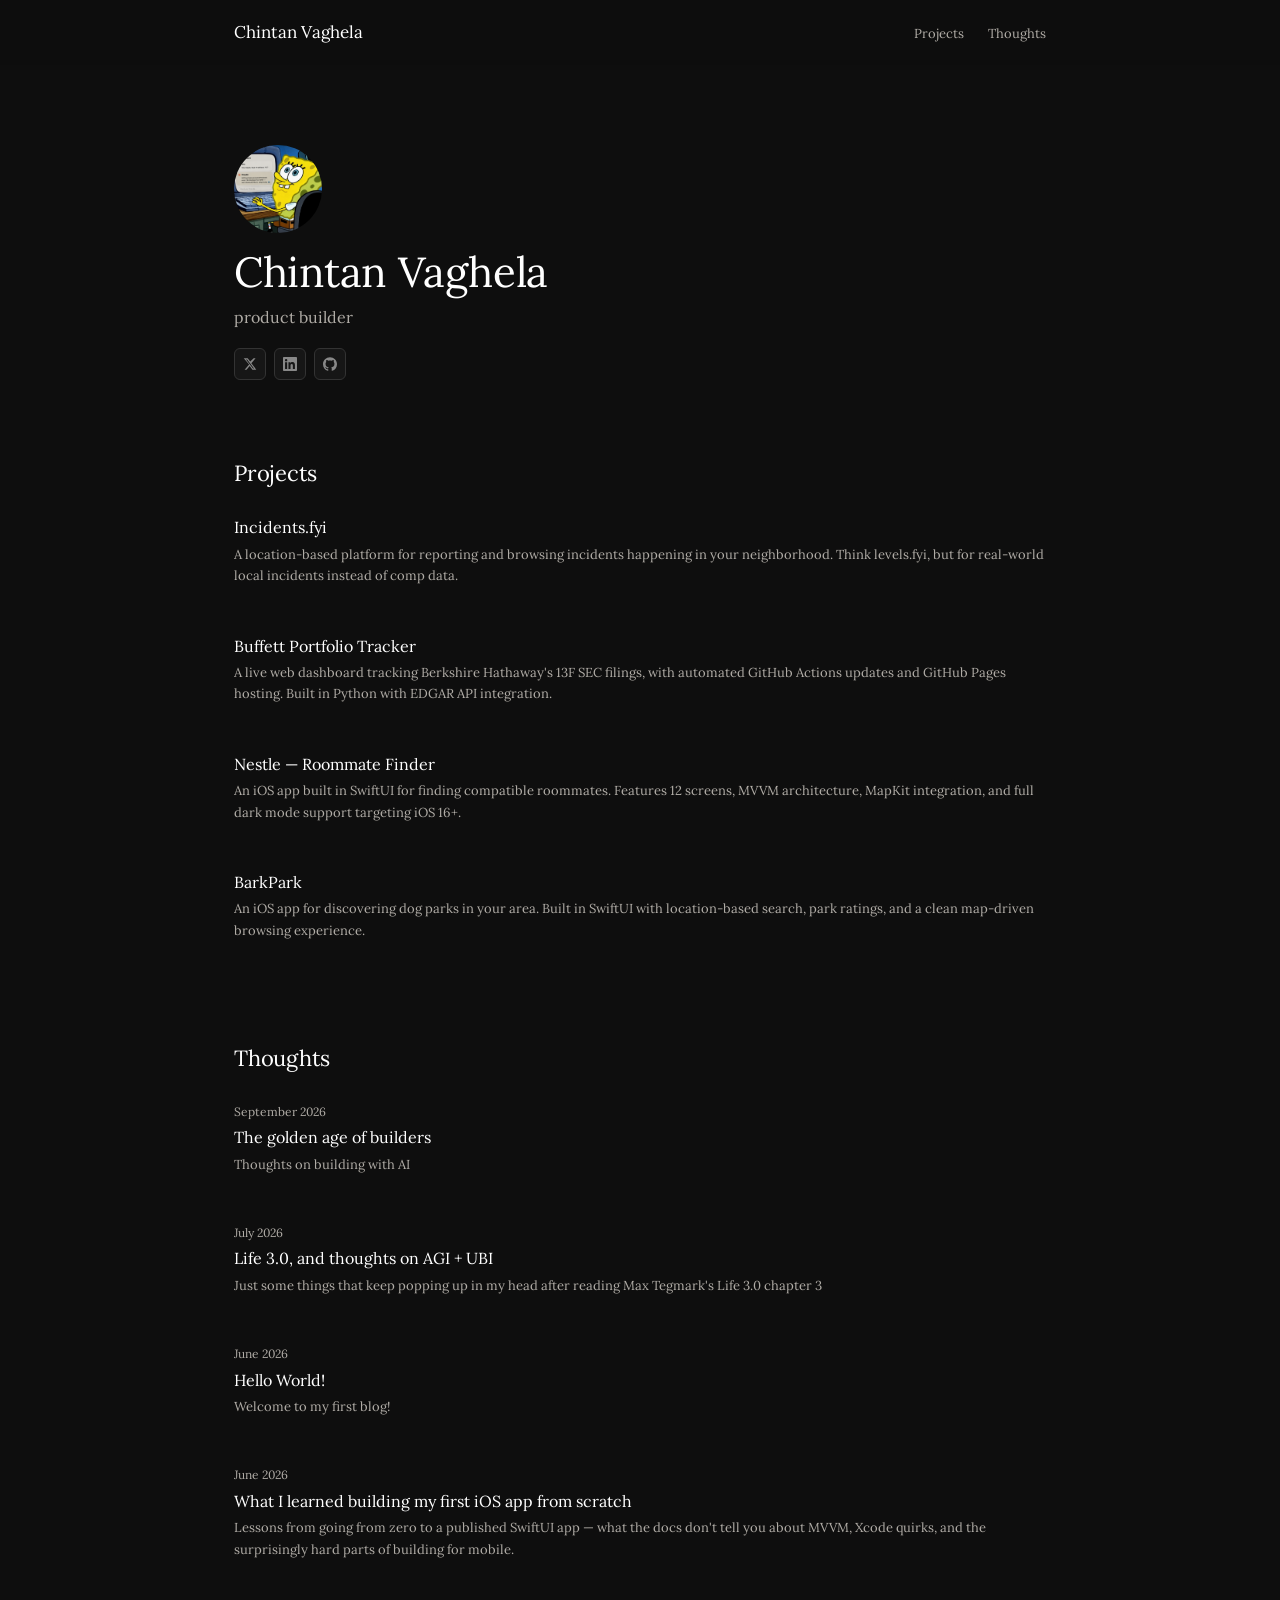
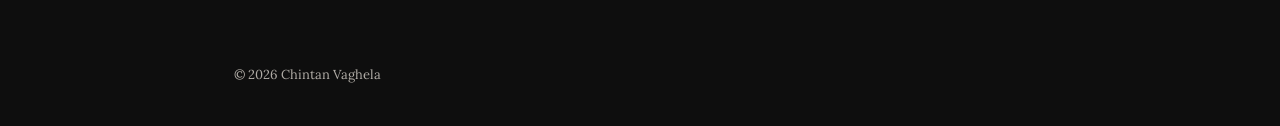
==== index.html @ 0bfea0d2 "Update profile image from JPG to PNG format" ====
<!DOCTYPE html>
<html lang="en">
<head>
  <meta charset="UTF-8">
  <meta name="viewport" content="width=device-width, initial-scale=1.0">
  <meta name="description" content="Chintan Vaghela — Product builder.">
  <link rel="icon" type="image/x-icon" href="/favicon.ico">
  <link rel="apple-touch-icon" href="/apple-touch-icon.png">
  <title>Chintan Vaghela</title>
  <link rel="preconnect" href="https://fonts.googleapis.com">
  <link rel="preconnect" href="https://fonts.gstatic.com" crossorigin>
  <link href="https://fonts.googleapis.com/css2?family=Lora&display=swap" rel="stylesheet">
  <link rel="stylesheet" href="assets/css/style.css">
</head>
<body>

  <!-- ===================== NAV ===================== -->
  <header class="nav">
    <div class="wrap nav-inner">
      <a href="/" class="nav-name">Chintan Vaghela</a>
      <nav aria-label="Main navigation">
        <ul class="nav-links">
          <li><a href="#projects">Projects</a></li>
          <li><a href="#thoughts">Thoughts</a></li>
        </ul>
      </nav>
    </div>
  </header>

  <main>
    <div class="wrap">

      <!-- ===================== PROFILE ===================== -->
      <section class="profile" aria-label="Profile">
        <img src="assets/images/profile.png" alt="Photo of Chintan Vaghela" class="profile-photo">

        <h1 class="profile-name">Chintan Vaghela</h1>

        <p class="profile-bio">product builder</p>

        <ul class="social-links" aria-label="Social profiles">
          <li>
            <a href="https://x.com/chintanjv" class="social-link" target="_blank" rel="noopener" aria-label="X">
              <svg width="14" height="14" viewBox="0 0 24 24" fill="currentColor" aria-hidden="true"><path d="M18.244 2.25h3.308l-7.227 8.26 8.502 11.24H16.17l-4.714-6.231-5.401 6.231H2.744l7.73-8.835L1.254 2.25H8.08l4.253 5.622zm-1.161 17.52h1.833L7.084 4.126H5.117z"/></svg>
            </a>
          </li>
          <li>
            <a href="https://www.linkedin.com/in/chintan-vaghela/" class="social-link" target="_blank" rel="noopener" aria-label="LinkedIn">
              <svg width="14" height="14" viewBox="0 0 24 24" fill="currentColor" aria-hidden="true"><path d="M20.447 20.452h-3.554v-5.569c0-1.328-.027-3.037-1.852-3.037-1.853 0-2.136 1.445-2.136 2.939v5.667H9.351V9h3.414v1.561h.046c.477-.9 1.637-1.85 3.37-1.85 3.601 0 4.267 2.37 4.267 5.455v6.286zM5.337 7.433a2.062 2.062 0 01-2.063-2.065 2.064 2.064 0 112.063 2.065zm1.782 13.019H3.555V9h3.564v11.452zM22.225 0H1.771C.792 0 0 .774 0 1.729v20.542C0 23.227.792 24 1.771 24h20.451C23.2 24 24 23.227 24 22.271V1.729C24 .774 23.2 0 22.222 0h.003z"/></svg>
            </a>
          </li>
          <li>
            <a href="https://github.com/chintanjv" class="social-link" target="_blank" rel="noopener" aria-label="GitHub">
              <svg width="14" height="14" viewBox="0 0 24 24" fill="currentColor" aria-hidden="true"><path d="M12 .297c-6.63 0-12 5.373-12 12 0 5.303 3.438 9.8 8.205 11.385.6.113.82-.258.82-.577 0-.285-.01-1.04-.015-2.04-3.338.724-4.042-1.61-4.042-1.61C4.422 18.07 3.633 17.7 3.633 17.7c-1.087-.744.084-.729.084-.729 1.205.084 1.838 1.236 1.838 1.236 1.07 1.835 2.809 1.305 3.495.998.108-.776.417-1.305.76-1.605-2.665-.3-5.466-1.332-5.466-5.93 0-1.31.465-2.38 1.235-3.22-.135-.303-.54-1.523.105-3.176 0 0 1.005-.322 3.3 1.23.96-.267 1.98-.399 3-.405 1.02.006 2.04.138 3 .405 2.28-1.552 3.285-1.23 3.285-1.23.645 1.653.24 2.873.12 3.176.765.84 1.23 1.91 1.23 3.22 0 4.61-2.805 5.625-5.475 5.92.42.36.81 1.096.81 2.22 0 1.606-.015 2.896-.015 3.286 0 .315.21.69.825.57C20.565 22.092 24 17.592 24 12.297c0-6.627-5.373-12-12-12"/></svg>
            </a>
          </li>
        </ul>
      </section>

      <!-- ===================== PROJECTS ===================== -->
      <section class="section" id="projects" aria-label="Projects">
        <p class="section-label">Projects</p>
        <div id="projects-list">
          <!-- Populated by main.js from data/projects.json -->
        </div>
      </section>

      <!-- ===================== THOUGHTS ===================== -->
      <section class="section" id="thoughts" aria-label="Thoughts">
        <p class="section-label">Thoughts</p>
        <div id="thoughts-list">
          <!-- Populated by main.js from data/thoughts.json -->
        </div>
      </section>

    </div>
  </main>

  <footer class="footer">
    <div class="wrap">
      <p>© <span id="year"></span> Chintan Vaghela</p>
    </div>
  </footer>

  <script src="assets/js/main.js"></script>
</body>
</html>
---- assets/css/style.css ----
/* ============================================================
   style.css — dark theme, Lora throughout
   ============================================================ */

/* ---- TOKENS ---- */
:root {
  /* Surfaces */
  --color-bg:         #0e0e0e;
  --color-surface:    #161616;
  --color-card-bg:    #1c1c1c;
  --color-border-mid: #333333;

  /* Text */
  --color-text:       #e8e6e1;
  --color-muted:      #888888;
  --color-heading:    #ffffff;
  --color-secondary:  #b0aca6;

  /* Accent */
  --color-hover:      #cd7c5e;

  /* Type scale */
  --text-sm:   13px;
  --text-base: 15px;
  --text-md:   16px;
  --text-xl:   24px;
  --text-2xl:  32px;
  --text-3xl:  42px;

  /* Spacing */
  --space-xs:  8px;
  --space-sm:  16px;
  --space-md:  24px;
  --space-lg:  40px;
  --space-xl:  56px;
  --space-2xl: 80px;

  --radius-sm: 6px;
  --max-width: 860px;
}

/* ---- RESET ---- */
*, *::before, *::after { box-sizing: border-box; margin: 0; padding: 0; }
ul { list-style: none; }
img { display: block; max-width: 100%; }

/* ---- BASE ---- */
html { scroll-behavior: smooth; }

body {
  font-family: 'Lora', Georgia, 'Times New Roman', serif;
  font-size: var(--text-base);
  line-height: 1.7;
  color: var(--color-text);
  background: var(--color-bg);
  -webkit-font-smoothing: antialiased;
  -moz-osx-font-smoothing: grayscale;
}

a { text-decoration: none; }

/* ---- LAYOUT ---- */
.wrap {
  max-width: var(--max-width);
  margin: 0 auto;
  padding: 0 var(--space-md);
}

.section-label {
  font-size: 22px;
  letter-spacing: -0.01em;
  color: var(--color-heading);
  margin-bottom: var(--space-md);
}

/* ---- NAV ---- */
.nav {
  position: sticky;
  top: 0;
  background: rgba(14, 14, 14, 0.92);
  backdrop-filter: blur(10px);
  -webkit-backdrop-filter: blur(10px);
  z-index: 100;
  padding: 18px 0;
}

.nav-inner {
  display: flex;
  justify-content: space-between;
  align-items: center;
}

.nav-name {
  font-size: 17px;
  color: var(--color-heading);
}

.nav-links {
  display: flex;
  gap: var(--space-md);
}
.nav-links a {
  font-size: var(--text-sm);
  color: var(--color-secondary);
}
.nav-links a:hover { color: var(--color-hover); }

/* ---- PROFILE ---- */
.profile {
  padding: var(--space-2xl) 0 19px;
}

.profile-photo {
  width: 88px;
  height: 88px;
  border-radius: 50%;
  margin-bottom: var(--space-sm);
  object-fit: cover;
}

.profile-name {
  font-size: var(--text-3xl);
  font-weight: 400;
  line-height: 1.1;
  letter-spacing: -0.01em;
  color: var(--color-heading);
  margin-bottom: var(--space-xs);
}

.profile-bio {
  font-size: var(--text-md);
  line-height: 1.8;
  color: var(--color-secondary);
  max-width: 560px;
  margin-bottom: var(--space-sm);
}

.social-links {
  display: flex;
  flex-wrap: wrap;
  gap: var(--space-xs);
}

.social-link {
  display: inline-flex;
  align-items: center;
  color: var(--color-muted);
  padding: 8px;
  border: 1px solid var(--color-border-mid);
  border-radius: var(--radius-sm);
  background: var(--color-surface);
  transition: border-color 0.15s, color 0.15s;
}
.social-link:hover {
  border-color: #555;
  color: var(--color-text);
}

/* ---- SECTIONS ---- */
.section {
  padding: var(--space-xl) 0;
}
#projects {
  padding-bottom: 19px;
}

/* ---- ITEM LIST (projects + thoughts) ---- */
.thought-item {
  padding: var(--space-md) 0;
}
.thought-item:first-child { padding-top: 0; }

.thought-date {
  font-size: 12px;
  color: var(--color-secondary);
  margin-bottom: 4px;
}

.thought-title {
  font-size: var(--text-md);
  color: var(--color-heading);
  margin-bottom: 5px;
  display: -webkit-box;
  -webkit-line-clamp: 2;
  -webkit-box-orient: vertical;
  overflow: hidden;
  line-height: 1.4;
}
.thought-title:hover { color: var(--color-hover); }

.thought-summary {
  font-size: var(--text-sm);
  color: var(--color-secondary);
  line-height: 1.65;
  display: -webkit-box;
  -webkit-line-clamp: 2;
  -webkit-box-orient: vertical;
  overflow: hidden;
}

/* ---- FOOTER ---- */
.footer {
  padding: var(--space-md) 0 var(--space-lg);
}
.footer p {
  font-size: var(--text-sm);
  color: var(--color-secondary);
}

/* ============================================================
   BLOG POST PAGE
   ============================================================ */
.detail-nav {
  padding: var(--space-sm) 0;
  margin-bottom: var(--space-md);
}

.back-link {
  display: inline-flex;
  align-items: center;
  justify-content: center;
  width: 32px;
  height: 32px;
  border-radius: 50%;
  border: 1px solid var(--color-secondary);
  background: var(--color-surface);
  color: var(--color-secondary);
  font-size: 16px;
  line-height: 1;
  transition: border-color 0.15s, color 0.15s;
}
.back-link:hover { border-color: var(--color-heading); color: var(--color-heading); }

.post-header {
  padding-top: var(--space-sm);
  padding-bottom: var(--space-md);
  margin-bottom: var(--space-lg);
}
.post-title {
  font-size: var(--text-2xl);
  font-weight: 400;
  line-height: 1.25;
  letter-spacing: -0.01em;
  color: var(--color-heading);
  margin-bottom: var(--space-sm);
}
.post-meta {
  font-size: var(--text-sm);
  color: var(--color-secondary);
  display: flex;
  gap: var(--space-sm);
  flex-wrap: wrap;
  align-items: center;
}

.post-body {
  font-size: var(--text-md);
  line-height: 1.9;
  color: var(--color-heading);
  padding-bottom: var(--space-2xl);
}
.post-body p { margin-bottom: 1.4em; }
.post-body h2 {
  font-size: var(--text-xl);
  font-weight: 400;
  margin: 2.5em 0 0.6em;
}
.post-body code {
  font-family: 'SF Mono', 'Fira Code', monospace;
  font-size: 0.88em;
  background: var(--color-card-bg);
  padding: 2px 5px;
  border-radius: 4px;
  color: var(--color-text);
}

/* ============================================================
   RESPONSIVE
   ============================================================ */
@media (max-width: 560px) {
  .profile { padding: var(--space-xl) 0 19px; }
  .profile-name { font-size: var(--text-2xl); }
  .nav-links { gap: var(--space-sm); }
  .post-title { font-size: var(--text-xl); }
}
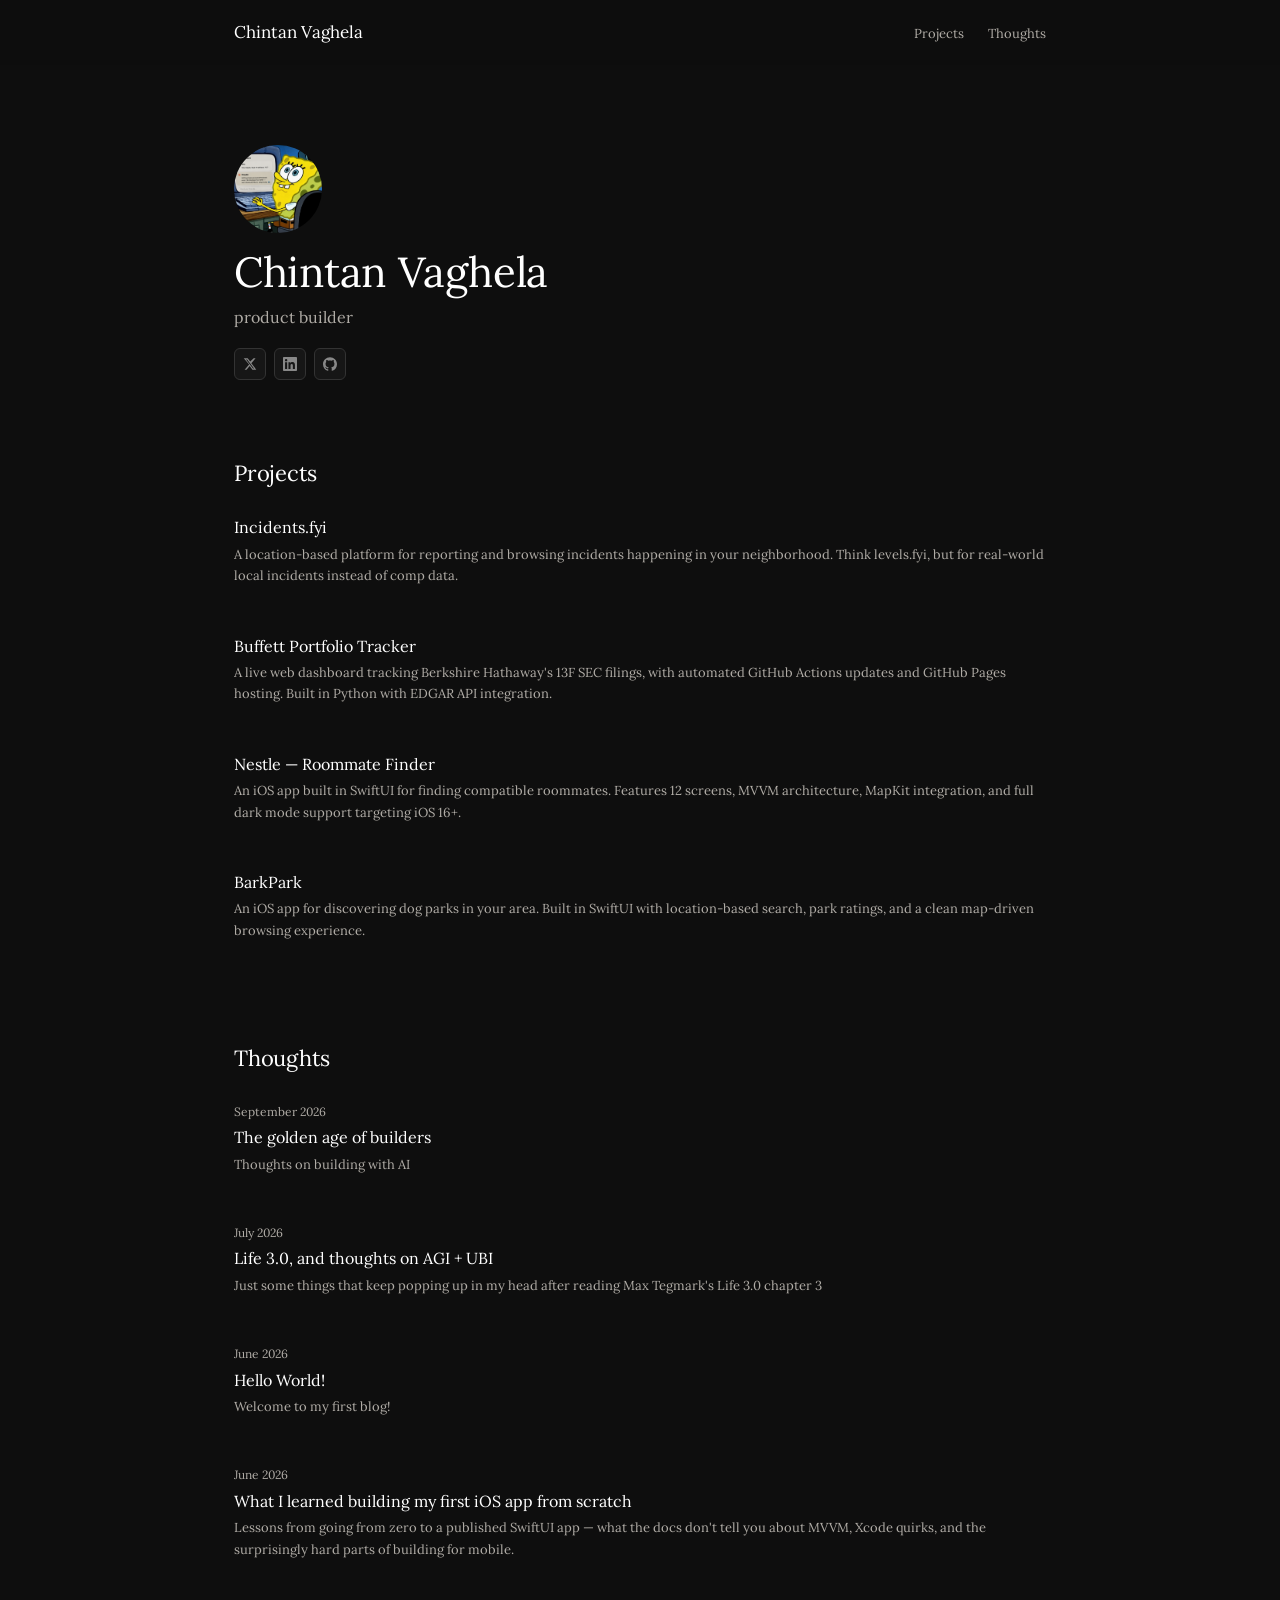
==== commit 56b10f24: "Remove copyright footer from all pages Drops the footer markup, the year-populating scripts (inline " ====
--- a/index.html
+++ b/index.html
@@ -76,12 +76,6 @@
     </div>
   </main>
 
-  <footer class="footer">
-    <div class="wrap">
-      <p>© <span id="year"></span> Chintan Vaghela</p>
-    </div>
-  </footer>
-
   <script src="assets/js/main.js"></script>
 </body>
 </html>
--- a/assets/css/style.css
+++ b/assets/css/style.css
@@ -198,15 +198,6 @@
   overflow: hidden;
 }
 
-/* ---- FOOTER ---- */
-.footer {
-  padding: var(--space-md) 0 var(--space-lg);
-}
-.footer p {
-  font-size: var(--text-sm);
-  color: var(--color-secondary);
-}
-
 /* ============================================================
    BLOG POST PAGE
    ============================================================ */
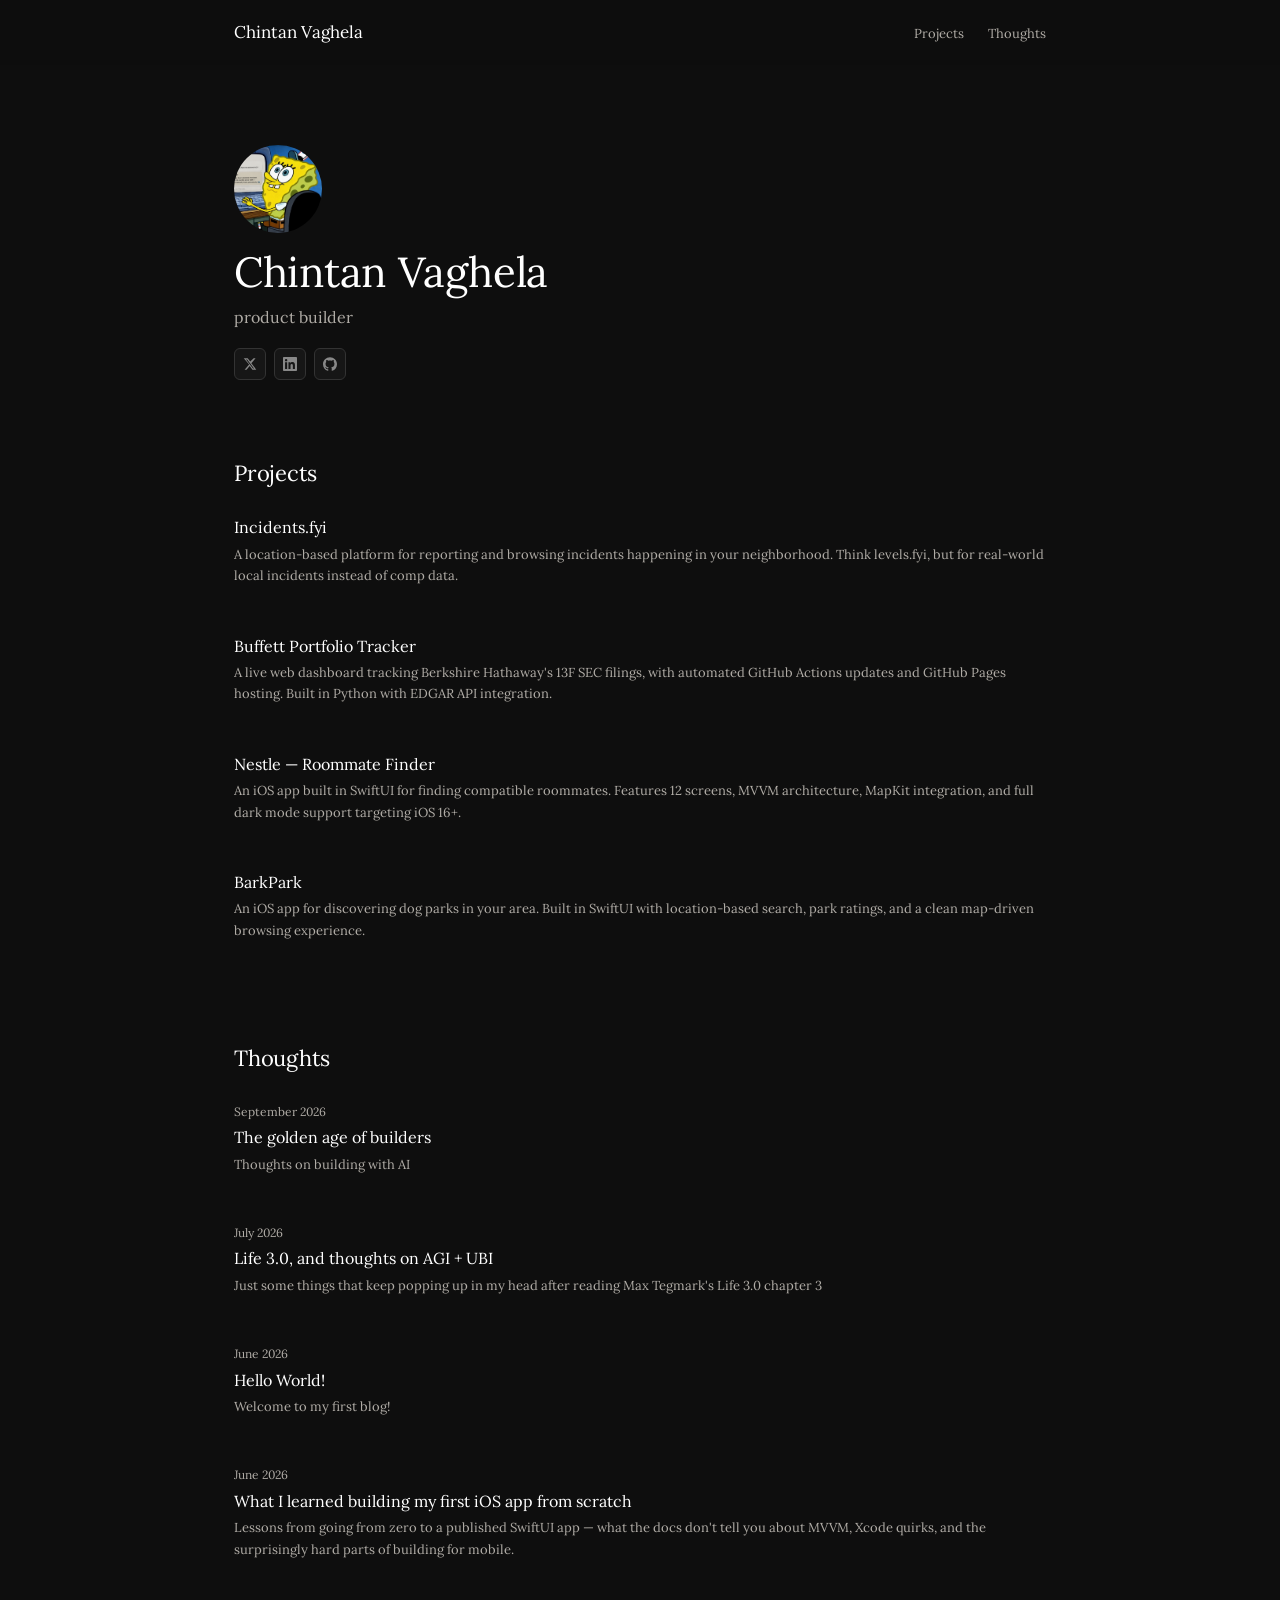
==== commit b3c3db64: "Update profile image from PNG to JPG format" ====
--- a/index.html
+++ b/index.html
@@ -32,7 +32,7 @@
 
       <!-- ===================== PROFILE ===================== -->
       <section class="profile" aria-label="Profile">
-        <img src="assets/images/profile.png" alt="Photo of Chintan Vaghela" class="profile-photo">
+        <img src="assets/images/profile.jpg" alt="Photo of Chintan Vaghela" class="profile-photo">
 
         <h1 class="profile-name">Chintan Vaghela</h1>
 
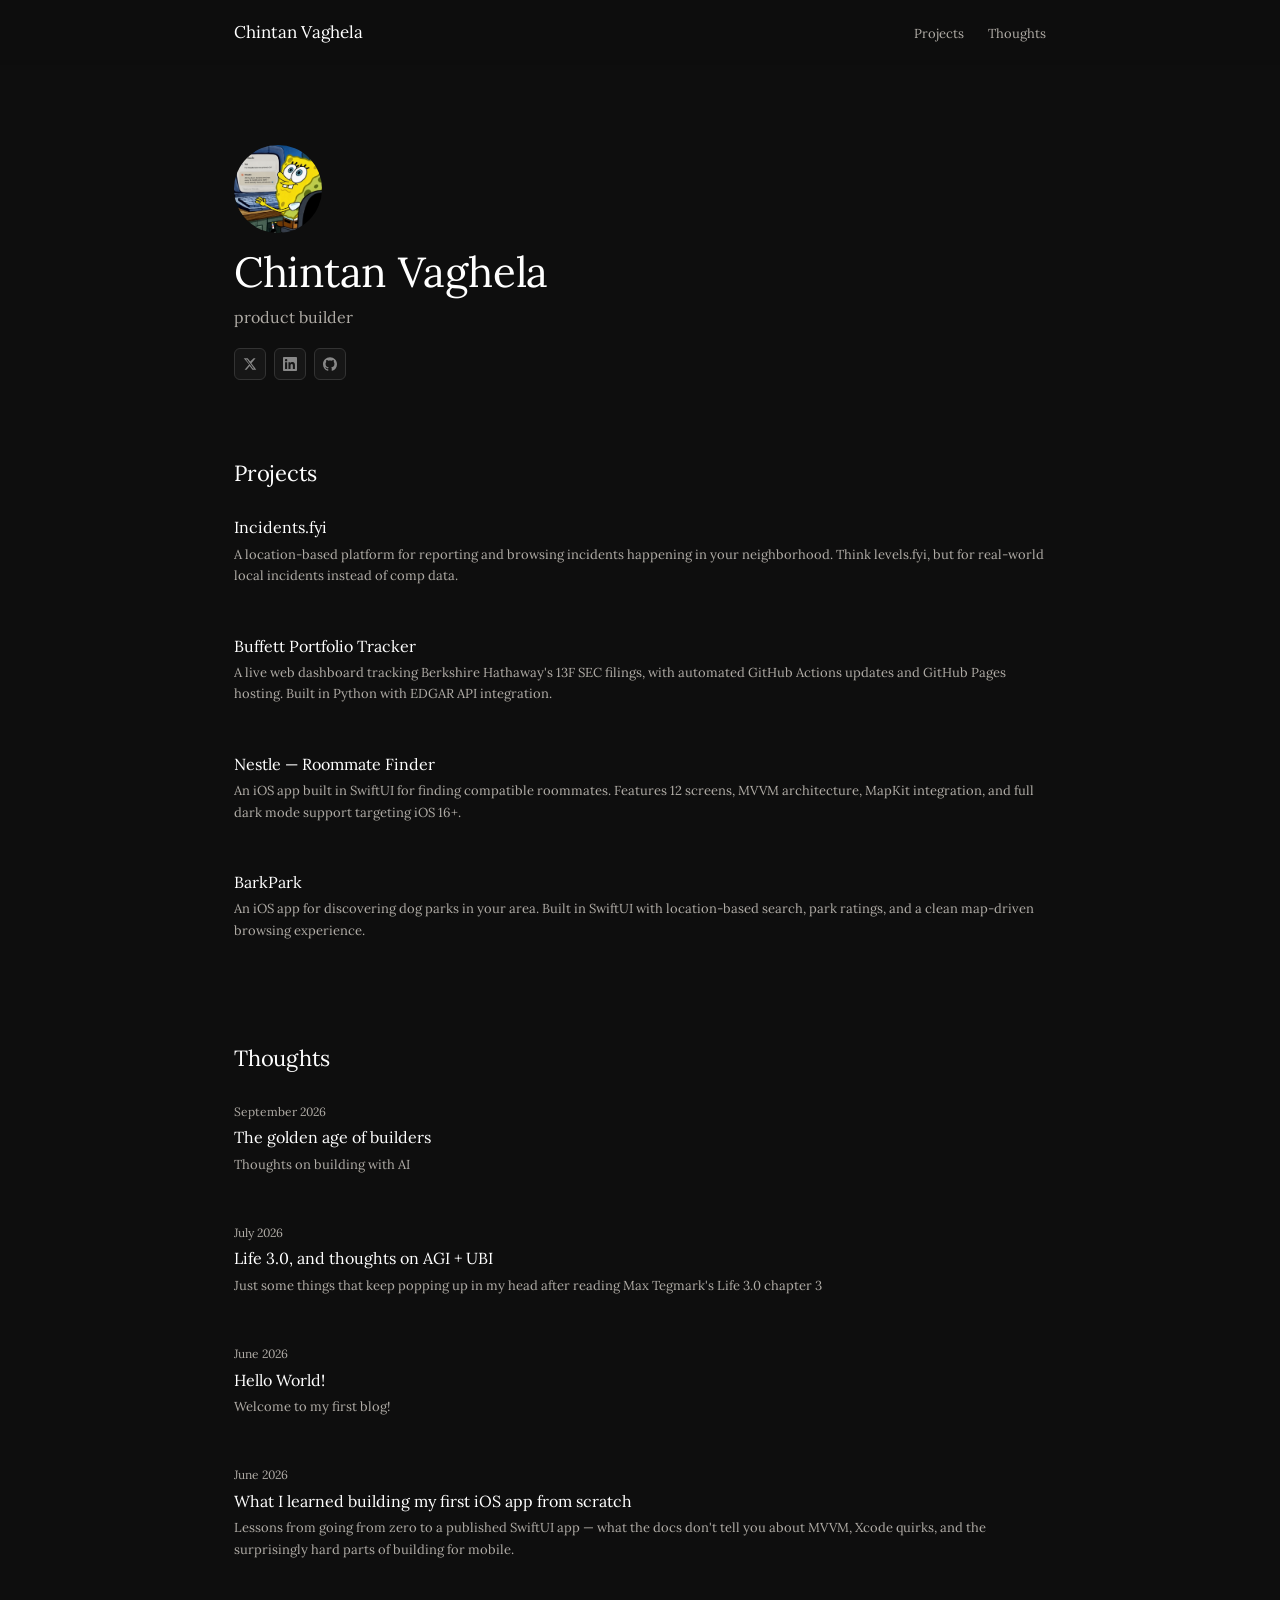
==== commit 71db2114: "Change profile image format from JPG to JPEG" ====
--- a/index.html
+++ b/index.html
@@ -32,7 +32,7 @@
 
       <!-- ===================== PROFILE ===================== -->
       <section class="profile" aria-label="Profile">
-        <img src="assets/images/profile.jpg" alt="Photo of Chintan Vaghela" class="profile-photo">
+        <img src="assets/images/profile.jpeg" alt="Photo of Chintan Vaghela" class="profile-photo">
 
         <h1 class="profile-name">Chintan Vaghela</h1>
 
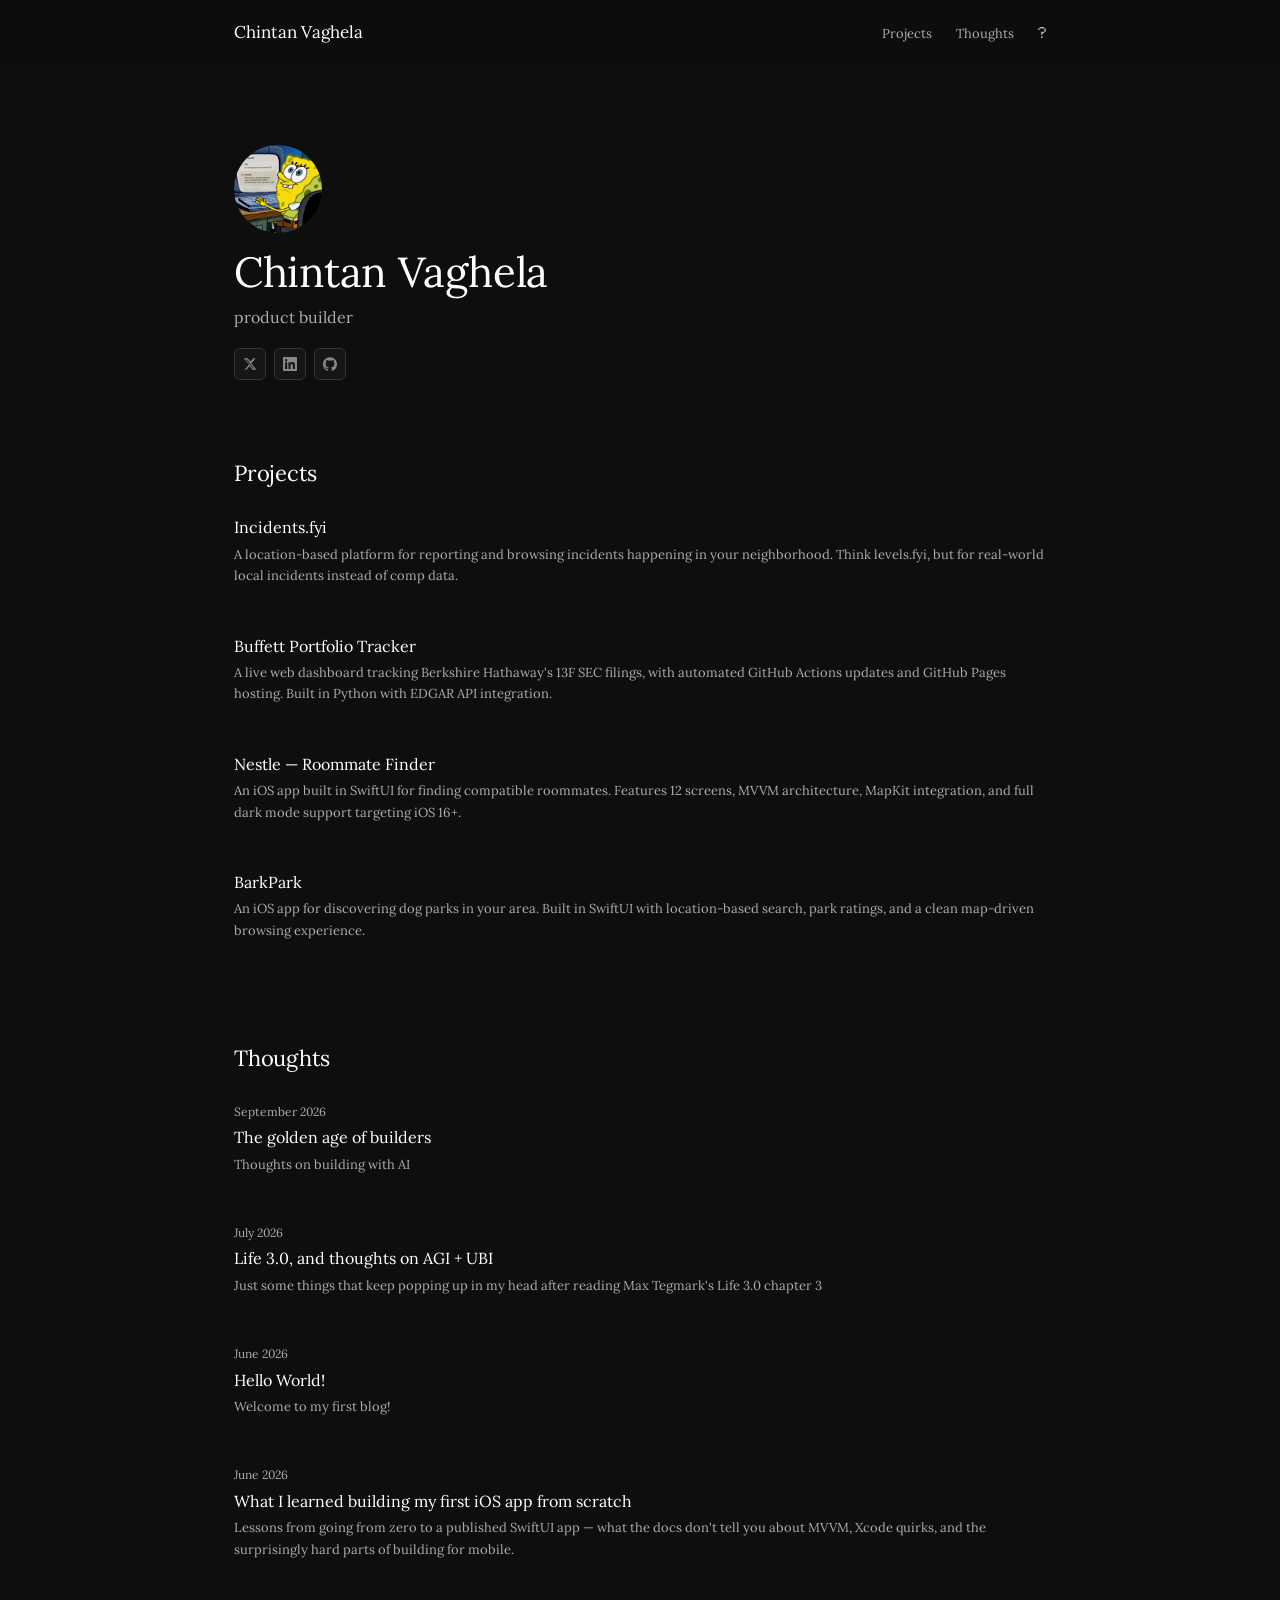
==== commit 82b550fe: "Add hidden rooftop-runner game behind a "?" in the nav A one-button, Canabalt-style endless runner w" ====
--- a/index.html
+++ b/index.html
@@ -22,6 +22,11 @@
         <ul class="nav-links">
           <li><a href="#projects">Projects</a></li>
           <li><a href="#thoughts">Thoughts</a></li>
+          <li>
+            <button type="button" class="nav-play" aria-label="Play a game" title="?">
+              <svg viewBox="0 0 5 7" fill="currentColor" aria-hidden="true"><path d="M1 0h3v1H1zM0 1h1v1H0zM4 1h1v2H4zM2 3h2v1H2zM2 4h1v1H2zM2 6h1v1H2z"/></svg>
+            </button>
+          </li>
         </ul>
       </nav>
     </div>
--- a/assets/css/style.css
+++ b/assets/css/style.css
@@ -105,6 +105,117 @@
 }
 .nav-links a:hover { color: var(--color-hover); }
 
+/* ---- NAV "?" (opens the rooftop game) ---- */
+.nav-links { align-items: baseline; }
+
+.nav-play {
+  display: inline-block;
+  padding: 8px;             /* bigger tap target; the negative margin keeps the layout unchanged */
+  margin: -8px;
+  font-size: var(--text-sm);
+  line-height: inherit;
+  color: var(--color-secondary);
+  background: none;
+  border: 0;
+  cursor: pointer;
+  transition: color 0.15s;
+  -webkit-tap-highlight-color: transparent;
+}
+.nav-play:hover,
+.nav-play:focus-visible { color: var(--color-hover); outline: none; }
+.nav-play svg {
+  display: inline-block;
+  width: 0.6em;             /* a touch taller than Lora's caps (0.7em) so the pixel glyph reads clearly */
+  height: 0.84em;
+  vertical-align: baseline;
+  animation: nav-play-bump 7s ease-in-out 2s infinite;
+}
+
+/* A little "?"-block bump every few seconds */
+@keyframes nav-play-bump {
+  0%, 94%, 100% { transform: translateY(0); }
+  96%           { transform: translateY(-2px); }
+}
+
+/* ---- GAME DIALOG ---- */
+.game {
+  width: min(760px, calc(100vw - 32px));
+  max-width: none;
+  max-height: calc(100dvh - 32px);
+  margin: auto;
+  padding: 0;
+  overflow: hidden;
+  color: var(--color-text);
+  background: var(--color-surface);
+  border: 1px solid var(--color-border-mid);
+  border-radius: var(--radius-sm);
+  -webkit-user-select: none;
+  user-select: none;
+  -webkit-touch-callout: none;
+}
+.game[open] { animation: game-in 0.18s ease-out; }
+.game::backdrop {
+  background: rgba(0, 0, 0, 0.7);
+  -webkit-backdrop-filter: blur(3px);
+  backdrop-filter: blur(3px);
+}
+@keyframes game-in {
+  from { opacity: 0; transform: translateY(6px); }
+}
+
+.game-bar {
+  display: flex;
+  justify-content: space-between;
+  align-items: center;
+  padding: 10px 12px 10px 16px;
+  font-size: var(--text-sm);
+  color: var(--color-muted);
+}
+.game-bar-right { display: flex; align-items: center; gap: var(--space-sm); }
+.game-num { color: var(--color-heading); font-variant-numeric: tabular-nums; }
+
+.game-close {
+  display: inline-flex;
+  align-items: center;
+  justify-content: center;
+  width: 28px;
+  height: 28px;
+  font: inherit;
+  font-size: var(--text-sm);
+  line-height: 1;
+  color: var(--color-secondary);
+  background: var(--color-surface);
+  border: 1px solid var(--color-border-mid);
+  border-radius: 50%;
+  cursor: pointer;
+  transition: border-color 0.15s, color 0.15s;
+}
+.game-close:hover,
+.game-close:focus-visible { border-color: var(--color-heading); color: var(--color-heading); outline: none; }
+
+.game-canvas {
+  display: block;
+  width: 100%;
+  aspect-ratio: 3 / 1;
+  min-height: 170px;
+  max-height: calc(100dvh - 140px);
+  background: var(--color-bg);
+  touch-action: none;
+  cursor: pointer;
+  outline: none;
+}
+
+.game-hint {
+  padding: 10px 16px 12px;
+  font-size: 12px;
+  text-align: center;
+  color: var(--color-muted);
+}
+
+@media (prefers-reduced-motion: reduce) {
+  .nav-play svg, .game[open] { animation: none; }
+}
+
 /* ---- PROFILE ---- */
 .profile {
   padding: var(--space-2xl) 0 19px;
@@ -273,4 +384,11 @@
   .profile-name { font-size: var(--text-2xl); }
   .nav-links { gap: var(--space-sm); }
   .post-title { font-size: var(--text-xl); }
-}
+  .game-canvas { aspect-ratio: 2 / 1; }
+}
+
+/* Very small phones: make room for the "?" so the nav stays on one line */
+@media (max-width: 340px) {
+  .nav-name { font-size: var(--text-md); }
+  .nav-links { gap: var(--space-xs); }
+}
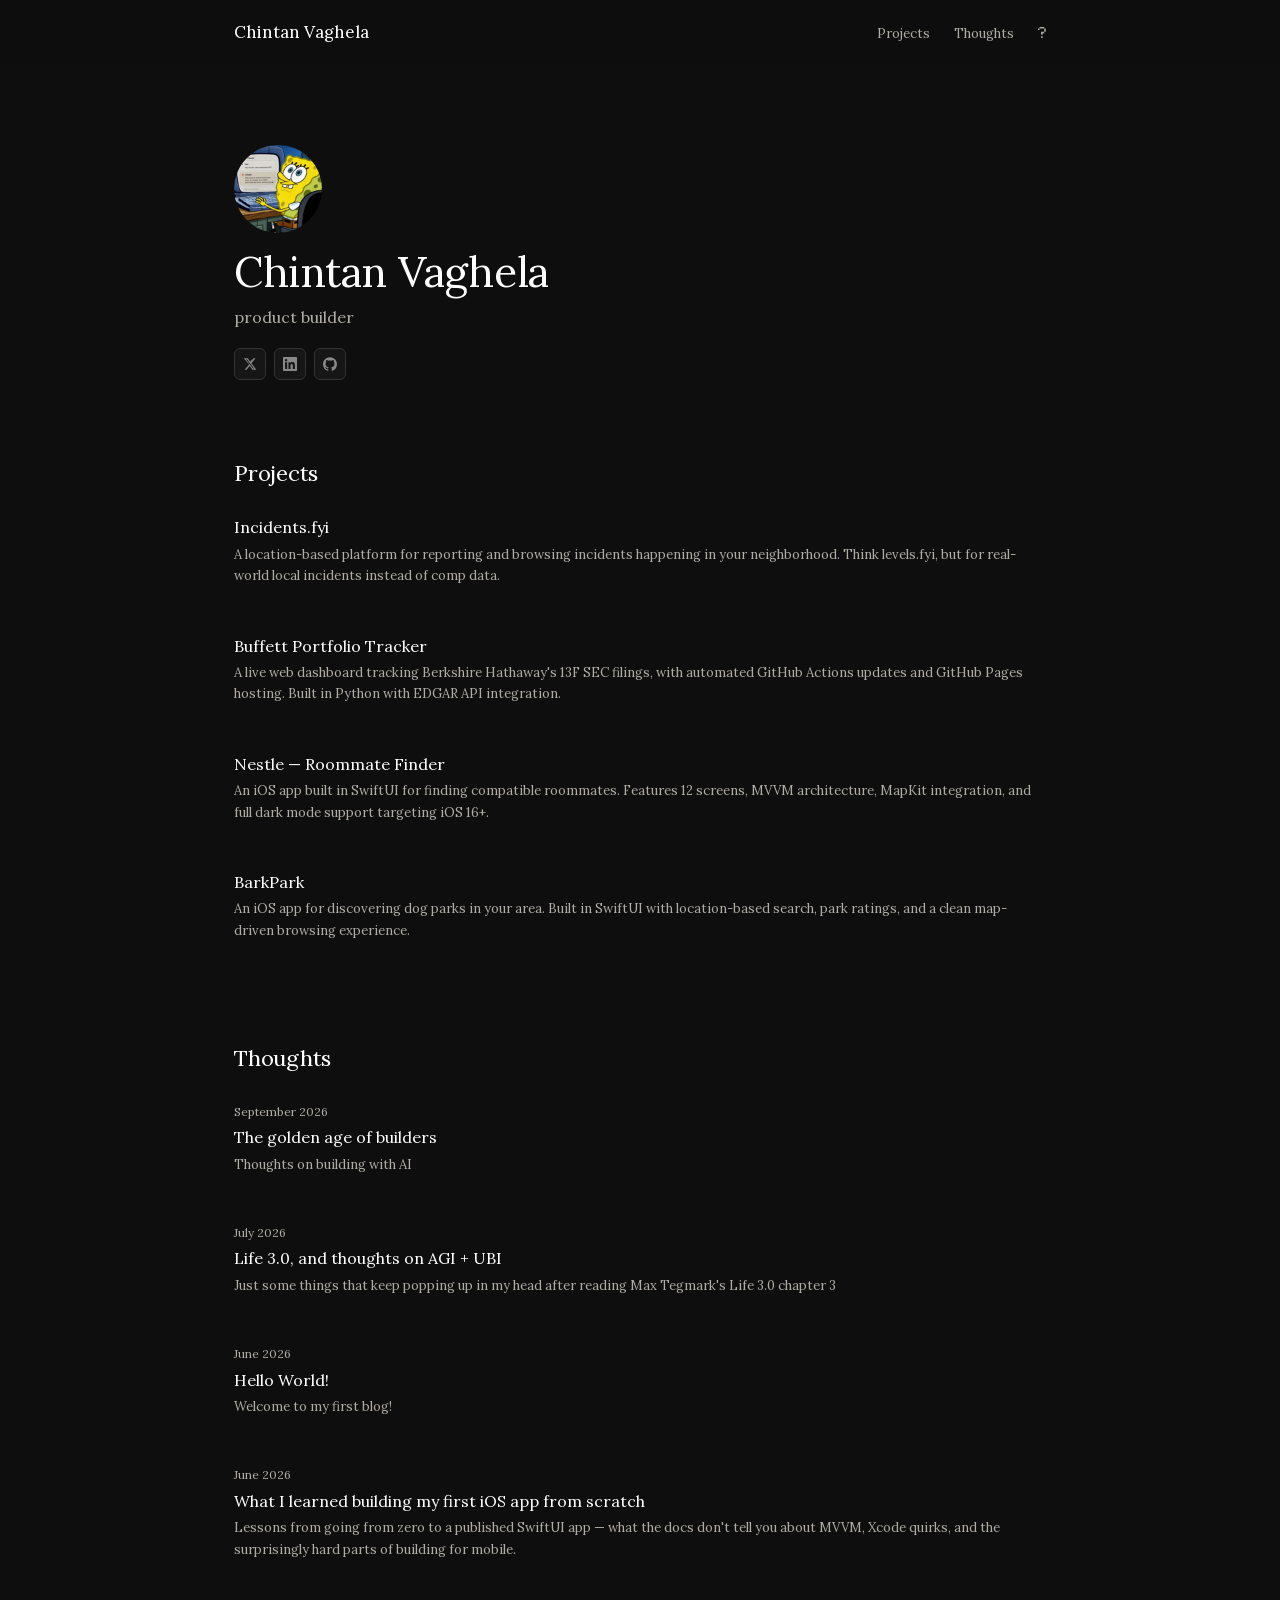
==== commit a4b07144: "Speed up page loads and trim the game's idle cost - Profile photo: 1361x899 (298KB) -> 528x528 cente" ====
--- a/index.html
+++ b/index.html
@@ -7,9 +7,9 @@
   <link rel="icon" type="image/x-icon" href="/favicon.ico">
   <link rel="apple-touch-icon" href="/apple-touch-icon.png">
   <title>Chintan Vaghela</title>
-  <link rel="preconnect" href="https://fonts.googleapis.com">
-  <link rel="preconnect" href="https://fonts.gstatic.com" crossorigin>
-  <link href="https://fonts.googleapis.com/css2?family=Lora&display=swap" rel="stylesheet">
+  <link rel="preload" href="assets/fonts/lora-latin.woff2" as="font" type="font/woff2" crossorigin>
+  <link rel="preload" href="data/projects.json" as="fetch" crossorigin>
+  <link rel="preload" href="data/thoughts.json" as="fetch" crossorigin>
   <link rel="stylesheet" href="assets/css/style.css">
 </head>
 <body>
@@ -37,7 +37,7 @@
 
       <!-- ===================== PROFILE ===================== -->
       <section class="profile" aria-label="Profile">
-        <img src="assets/images/profile.jpeg" alt="Photo of Chintan Vaghela" class="profile-photo">
+        <img src="assets/images/profile.jpeg" alt="Photo of Chintan Vaghela" class="profile-photo" width="88" height="88">
 
         <h1 class="profile-name">Chintan Vaghela</h1>
 
--- a/assets/css/style.css
+++ b/assets/css/style.css
@@ -1,6 +1,15 @@
 /* ============================================================
    style.css — dark theme, Lora throughout
    ============================================================ */
+
+/* ---- FONT (self-hosted Lora, latin subset, variable 400–700; SIL Open Font License) ---- */
+@font-face {
+  font-family: 'Lora';
+  font-style: normal;
+  font-weight: 400 700;
+  font-display: swap;
+  src: url('../fonts/lora-latin.woff2') format('woff2');
+}
 
 /* ---- TOKENS ---- */
 :root {
@@ -137,83 +146,8 @@
   96%           { transform: translateY(-2px); }
 }
 
-/* ---- GAME DIALOG ---- */
-.game {
-  width: min(760px, calc(100vw - 32px));
-  max-width: none;
-  max-height: calc(100dvh - 32px);
-  margin: auto;
-  padding: 0;
-  overflow: hidden;
-  color: var(--color-text);
-  background: var(--color-surface);
-  border: 1px solid var(--color-border-mid);
-  border-radius: var(--radius-sm);
-  -webkit-user-select: none;
-  user-select: none;
-  -webkit-touch-callout: none;
-}
-.game[open] { animation: game-in 0.18s ease-out; }
-.game::backdrop {
-  background: rgba(0, 0, 0, 0.7);
-  -webkit-backdrop-filter: blur(3px);
-  backdrop-filter: blur(3px);
-}
-@keyframes game-in {
-  from { opacity: 0; transform: translateY(6px); }
-}
-
-.game-bar {
-  display: flex;
-  justify-content: space-between;
-  align-items: center;
-  padding: 10px 12px 10px 16px;
-  font-size: var(--text-sm);
-  color: var(--color-muted);
-}
-.game-bar-right { display: flex; align-items: center; gap: var(--space-sm); }
-.game-num { color: var(--color-heading); font-variant-numeric: tabular-nums; }
-
-.game-close {
-  display: inline-flex;
-  align-items: center;
-  justify-content: center;
-  width: 28px;
-  height: 28px;
-  font: inherit;
-  font-size: var(--text-sm);
-  line-height: 1;
-  color: var(--color-secondary);
-  background: var(--color-surface);
-  border: 1px solid var(--color-border-mid);
-  border-radius: 50%;
-  cursor: pointer;
-  transition: border-color 0.15s, color 0.15s;
-}
-.game-close:hover,
-.game-close:focus-visible { border-color: var(--color-heading); color: var(--color-heading); outline: none; }
-
-.game-canvas {
-  display: block;
-  width: 100%;
-  aspect-ratio: 3 / 1;
-  min-height: 170px;
-  max-height: calc(100dvh - 140px);
-  background: var(--color-bg);
-  touch-action: none;
-  cursor: pointer;
-  outline: none;
-}
-
-.game-hint {
-  padding: 10px 16px 12px;
-  font-size: 12px;
-  text-align: center;
-  color: var(--color-muted);
-}
-
 @media (prefers-reduced-motion: reduce) {
-  .nav-play svg, .game[open] { animation: none; }
+  .nav-play svg { animation: none; }
 }
 
 /* ---- PROFILE ---- */
@@ -384,7 +318,6 @@
   .profile-name { font-size: var(--text-2xl); }
   .nav-links { gap: var(--space-sm); }
   .post-title { font-size: var(--text-xl); }
-  .game-canvas { aspect-ratio: 2 / 1; }
 }
 
 /* Very small phones: make room for the "?" so the nav stays on one line */
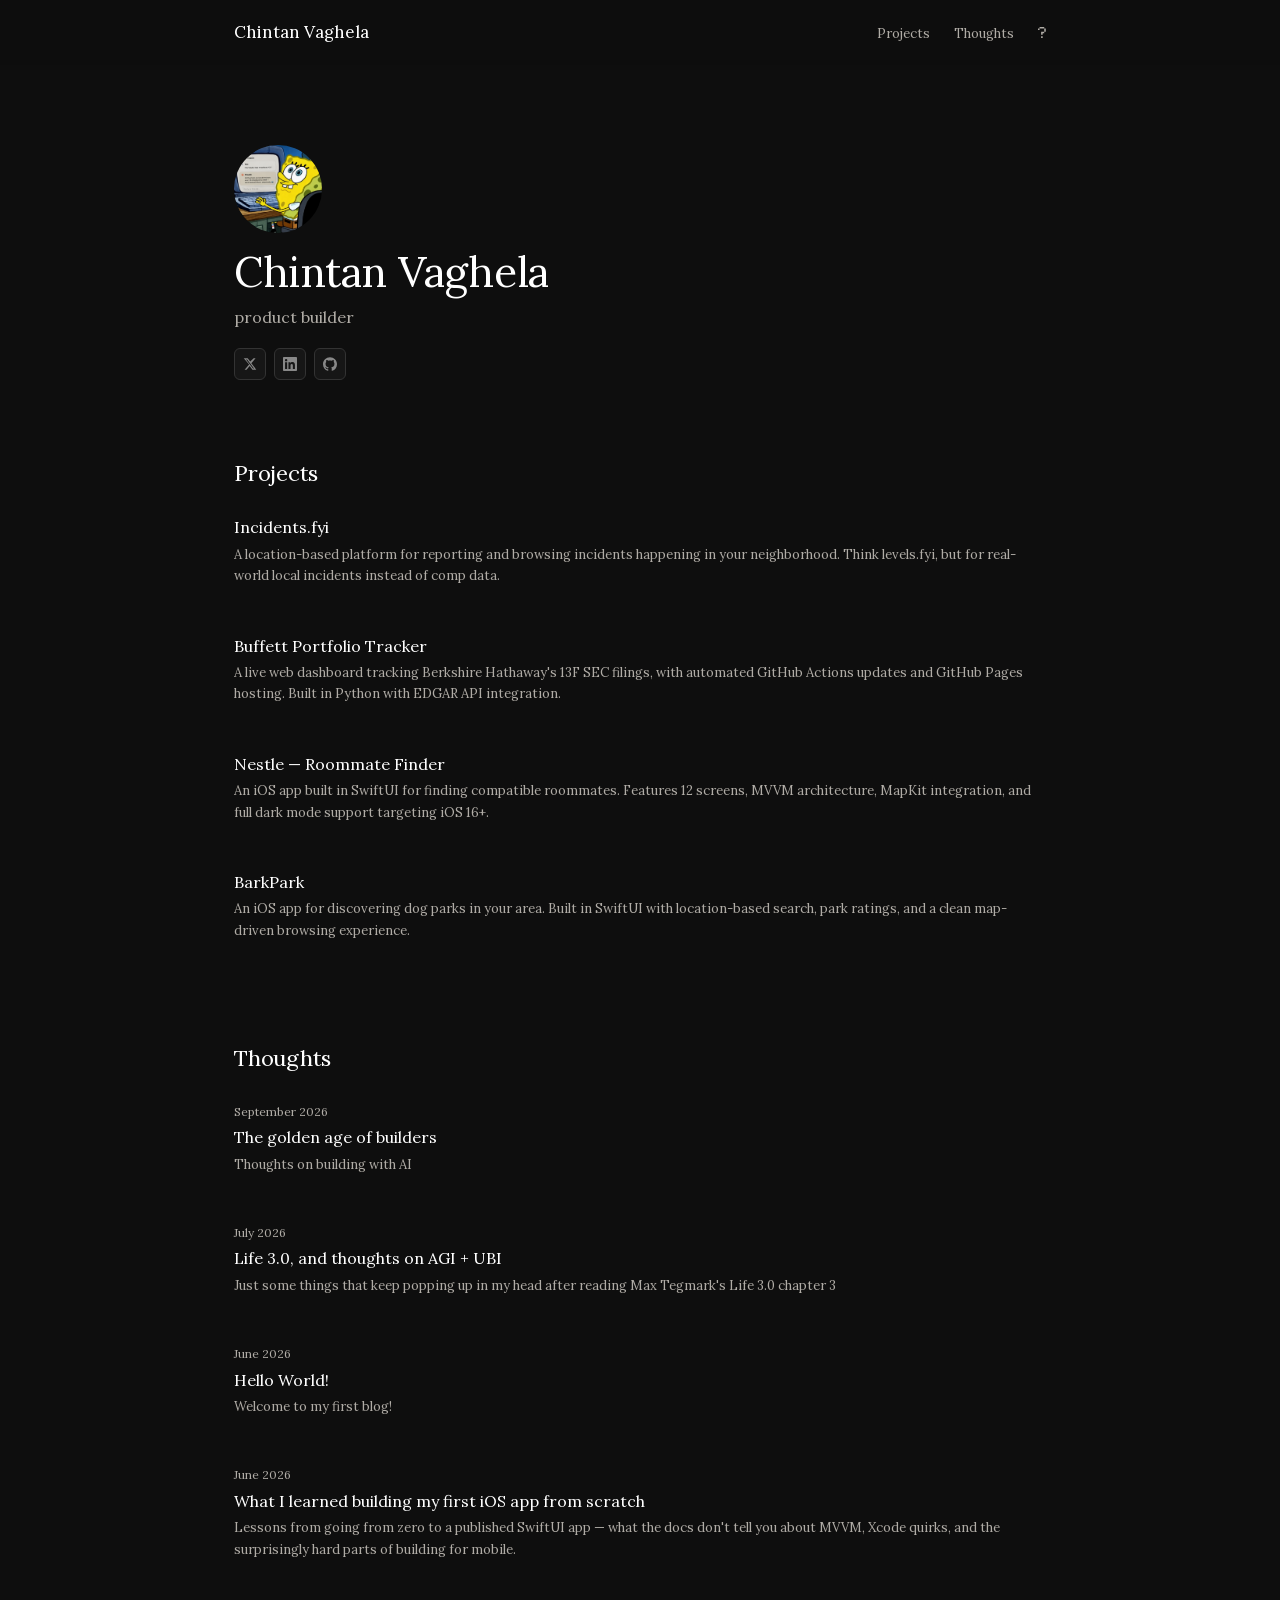
==== commit 0dae6710: "Profile photo: full resolution from the lossless original, in AVIF/WebP The 528px JPEG went soft whe" ====
--- a/index.html
+++ b/index.html
@@ -37,7 +37,11 @@
 
       <!-- ===================== PROFILE ===================== -->
       <section class="profile" aria-label="Profile">
-        <img src="assets/images/profile.jpeg" alt="Photo of Chintan Vaghela" class="profile-photo" width="88" height="88">
+        <picture>
+          <source srcset="assets/images/profile.avif" type="image/avif">
+          <source srcset="assets/images/profile.webp" type="image/webp">
+          <img src="assets/images/profile.jpeg" alt="Photo of Chintan Vaghela" class="profile-photo" width="88" height="88" fetchpriority="high">
+        </picture>
 
         <h1 class="profile-name">Chintan Vaghela</h1>
 
